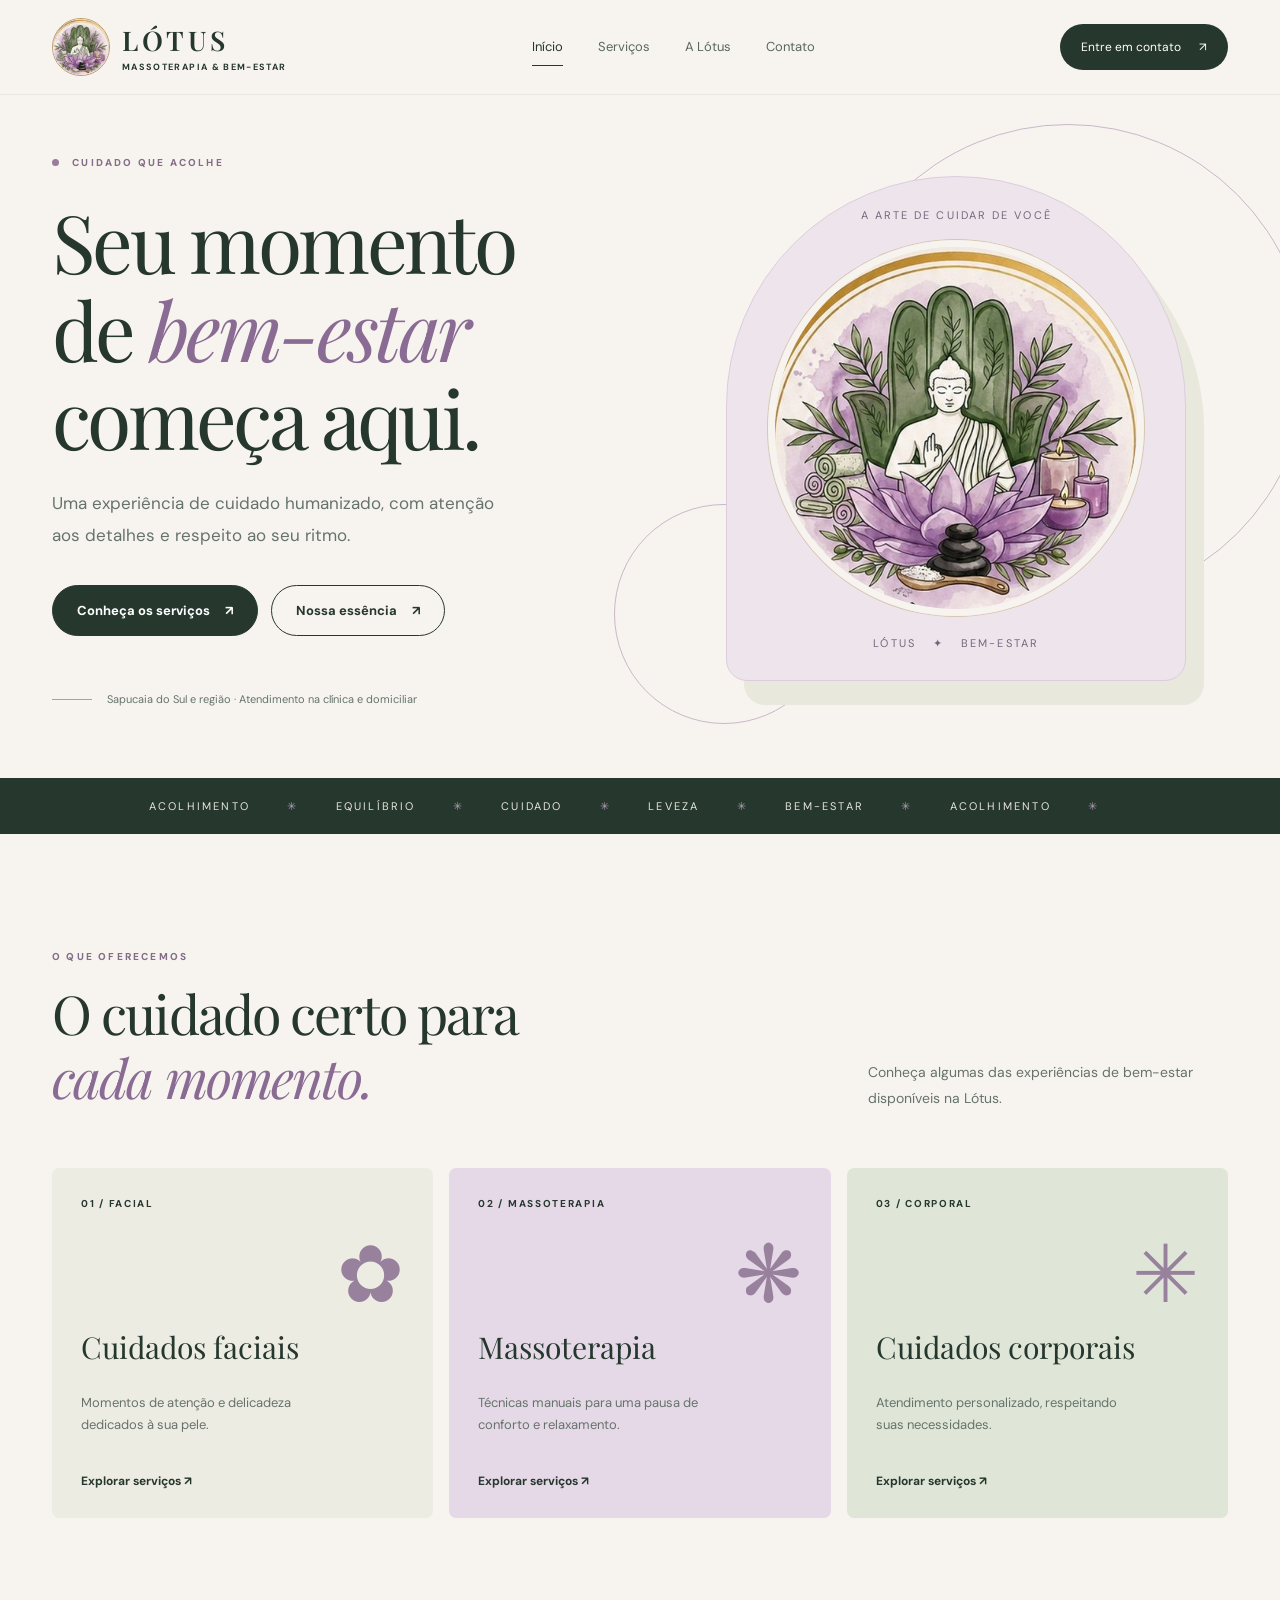
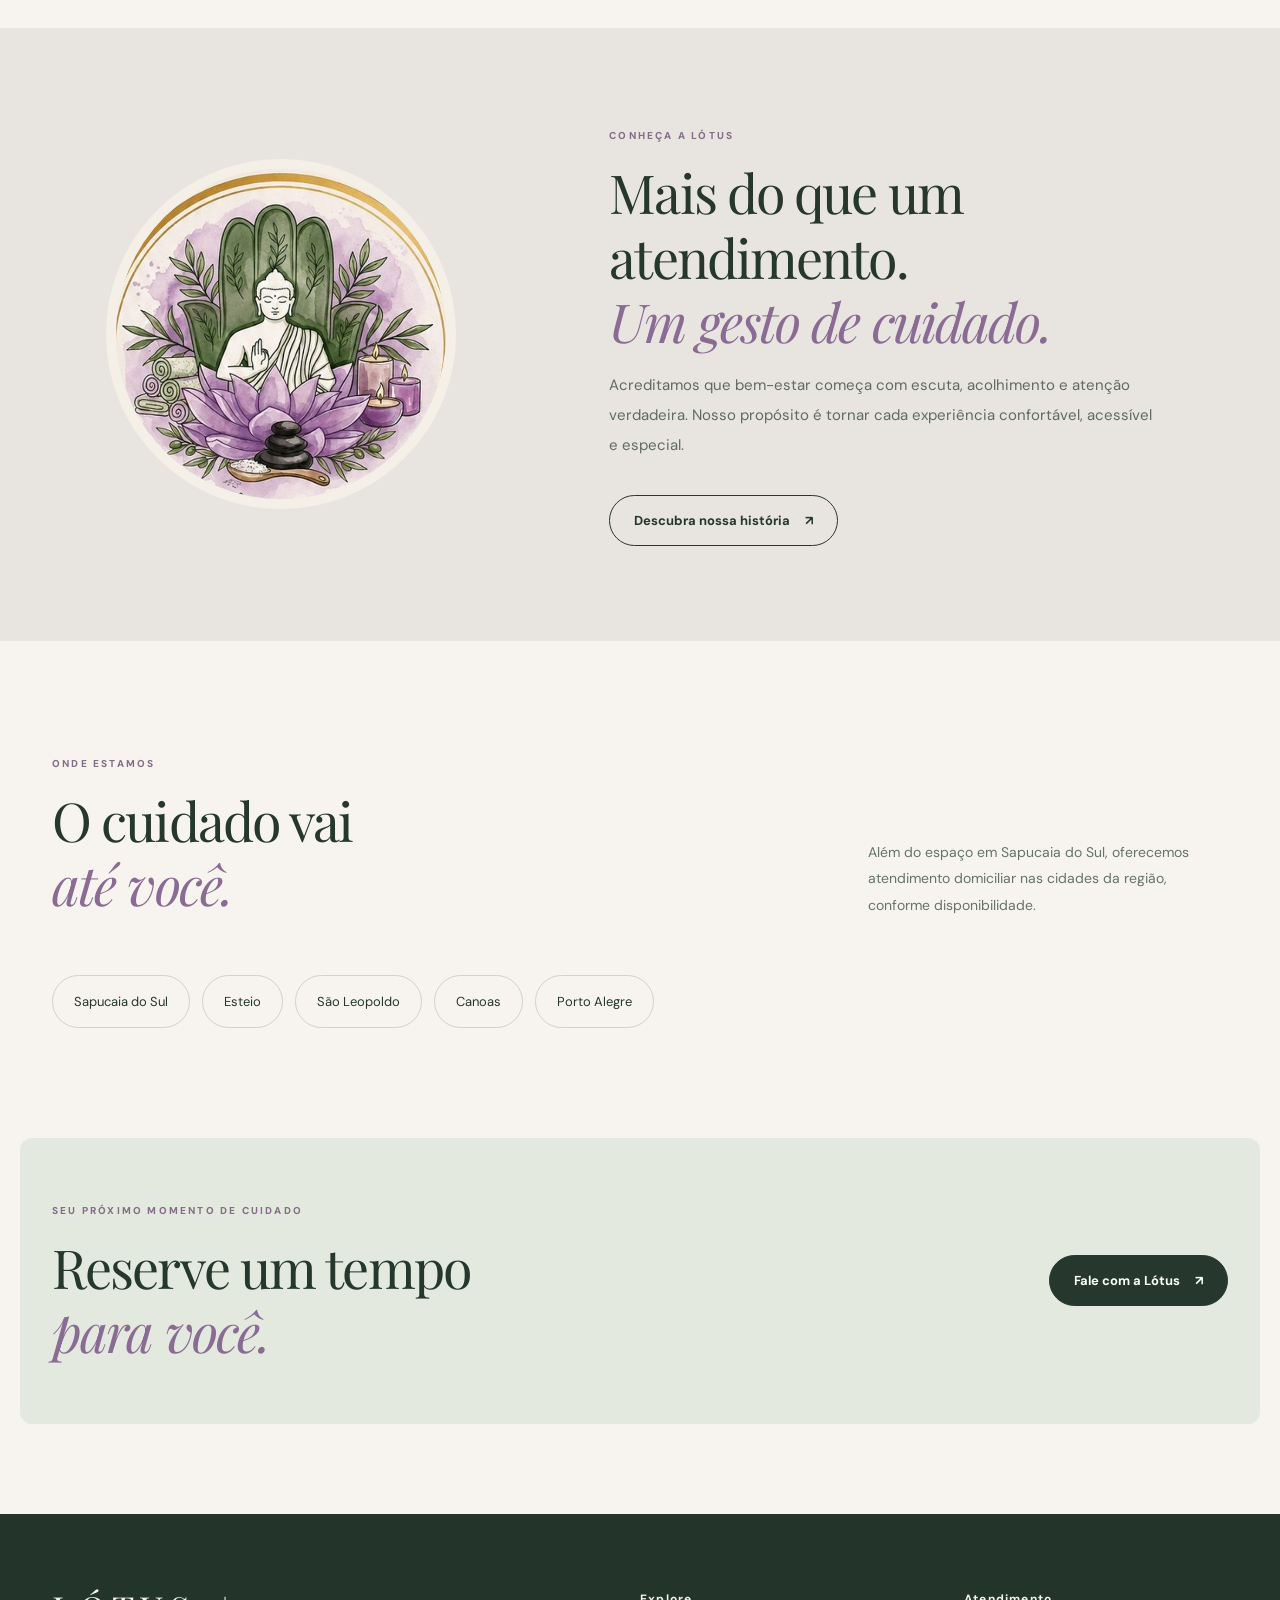
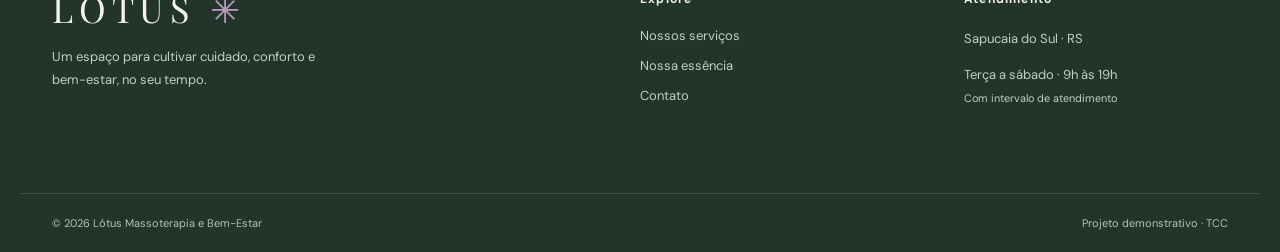
==== index.html @ 769c7c05 "Add files via upload" ====
<!doctype html><html lang="pt-BR"><head><meta charset="utf-8"><meta name="viewport" content="width=device-width, initial-scale=1"><meta name="theme-color" content="#f7f4f0"><meta name="description" content="Lótus Massoterapia e Bem-Estar. Cuidados faciais, corporais e massoterapia em Sapucaia do Sul e região."><title>Início | Lótus Massoterapia e Bem-Estar</title><link rel="stylesheet" href="assets/style.css"></head><body data-page="index"><header class="header"><div class="shell head"><a class="brand" href="index.html" aria-label="Lótus, página inicial"><span class="brand-icon"><img src="assets/logo.jpg" alt="Símbolo da Lótus"></span><span class="brand-text"><strong>LÓTUS</strong><small>MASSOTERAPIA & BEM-ESTAR</small></span></a><nav class="nav" aria-label="Navegação principal"><a href="index.html" data-page="index">Início</a><a href="servicos.html" data-page="servicos">Serviços</a><a href="sobre.html" data-page="sobre">A Lótus</a><a href="contato.html" data-page="contato">Contato</a></nav><a class="head-cta" href="contato.html">Entre em contato <span>↗</span></a><button class="menu-toggle" aria-label="Abrir menu" aria-expanded="false">☰</button></div></header><main><section class="hero"><div class="shell hero-grid"><div class="hero-copy"><span class="eyebrow"><span class="tiny-dot"></span> CUIDADO QUE ACOLHE</span><h1>Seu momento<br>de <em>bem-estar</em><br>começa aqui.</h1><p>Uma experiência de cuidado humanizado, com atenção aos detalhes e respeito ao seu ritmo.</p><div class="actions"><a class="btn btn-main" href="servicos.html">Conheça os serviços <span>↗</span></a><a class="btn btn-outline" href="sobre.html">Nossa essência <span>↗</span></a></div><div class="hero-note"><span class="note-line"></span> Sapucaia do Sul e região · Atendimento na clínica e domiciliar</div></div><div class="hero-art"><div class="hero-art-inner"><span class="art-label">A arte de cuidar de você</span><img src="assets/logo.jpg" alt="Ilustração original da marca Lótus com flor, folhas e elementos de bem-estar"><span class="art-bottom">LÓTUS <i>✦</i> BEM-ESTAR</span></div><span class="orbit orbit-a"></span><span class="orbit orbit-b"></span></div></div></section><section class="marquee" aria-label="Valores"><div>ACOLHIMENTO <span>✳</span> EQUILÍBRIO <span>✳</span> CUIDADO <span>✳</span> LEVEZA <span>✳</span> BEM-ESTAR <span>✳</span> ACOLHIMENTO <span>✳</span></div></section><section class="section shell"><div class="section-heading"><div><span class="eyebrow">O QUE OFERECEMOS</span><h2>O cuidado certo para<br><em>cada momento.</em></h2></div><p>Conheça algumas das experiências de bem-estar disponíveis na Lótus.</p></div><div class="feature-grid"><a href="servicos.html" class="feature-card"><span class="feature-num">01 / FACIAL</span><div class="feature-symbol">✿</div><h3>Cuidados faciais</h3><p>Momentos de atenção e delicadeza dedicados à sua pele.</p><span class="feature-link">Explorar serviços ↗</span></a><a href="servicos.html" class="feature-card featured"><span class="feature-num">02 / MASSOTERAPIA</span><div class="feature-symbol">❋</div><h3>Massoterapia</h3><p>Técnicas manuais para uma pausa de conforto e relaxamento.</p><span class="feature-link">Explorar serviços ↗</span></a><a href="servicos.html" class="feature-card"><span class="feature-num">03 / CORPORAL</span><div class="feature-symbol">✳</div><h3>Cuidados corporais</h3><p>Atendimento personalizado, respeitando suas necessidades.</p><span class="feature-link">Explorar serviços ↗</span></a></div></section><section class="statement"><div class="shell statement-grid"><div class="statement-medallion"><img src="assets/logo.jpg" alt="Identidade visual Lótus"></div><div><span class="eyebrow">CONHEÇA A LÓTUS</span><h2>Mais do que um atendimento.<br><em>Um gesto de cuidado.</em></h2><p>Acreditamos que bem-estar começa com escuta, acolhimento e atenção verdadeira. Nosso propósito é tornar cada experiência confortável, acessível e especial.</p><a class="btn btn-outline" href="sobre.html">Descubra nossa história <span>↗</span></a></div></div></section><section class="section shell"><div class="section-heading"><div><span class="eyebrow">ONDE ESTAMOS</span><h2>O cuidado vai<br><em>até você.</em></h2></div><p>Além do espaço em Sapucaia do Sul, oferecemos atendimento domiciliar nas cidades da região, conforme disponibilidade.</p></div><div class="city-row"><span>Sapucaia do Sul</span><span>Esteio</span><span>São Leopoldo</span><span>Canoas</span><span>Porto Alegre</span></div></section><section class="cta-section shell"><div><span class="eyebrow">SEU PRÓXIMO MOMENTO DE CUIDADO</span><h2>Reserve um tempo<br><em>para você.</em></h2></div><a class="btn btn-main" href="contato.html">Fale com a Lótus <span>↗</span></a></section></main><footer class="footer"><div class="shell foot-grid"><div><div class="foot-logo">LÓTUS <span>✳</span></div><p>Um espaço para cultivar cuidado, conforto e bem-estar, no seu tempo.</p></div><div><strong>Explore</strong><a href="servicos.html">Nossos serviços</a><a href="sobre.html">Nossa essência</a><a href="contato.html">Contato</a></div><div><strong>Atendimento</strong><p>Sapucaia do Sul · RS</p><p>Terça a sábado · 9h às 19h<br><small>Com intervalo de atendimento</small></p></div></div><div class="shell foot-bottom"><span>© 2026 Lótus Massoterapia e Bem-Estar</span><span>Projeto demonstrativo · TCC</span></div></footer><script src="assets/script.js"></script></body></html>
---- assets/style.css ----
@import url('https://fonts.googleapis.com/css2?family=DM+Sans:wght@400;500;600;700&family=Manrope:wght@400;500;600;700;800&family=Playfair+Display:ital,wght@0,400;0,500;0,600;1,400;1,500&display=swap');:root{--ink:#26372e;--muted:#65736b;--cream:#f7f4ef;--white:#fffefa;--purple:#8a6b94;--lav:#eae0ed;--sage:#dfe6d8;--line:#e3e3dc}*{box-sizing:border-box}html{scroll-behavior:smooth}body{margin:0;background:var(--cream);color:var(--ink);font-family:'DM Sans',Arial,sans-serif}a{color:inherit;text-decoration:none}button,input,textarea,select{font:inherit}button{cursor:pointer}.shell{max-width:1240px;margin:auto;padding-left:32px;padding-right:32px}.header{position:sticky;top:0;z-index:10;background:#f7f4efed;backdrop-filter:blur(18px);border-bottom:1px solid #d6dcd47a}.head{height:94px;display:flex;align-items:center;justify-content:space-between;gap:22px}.brand{display:flex;align-items:center;gap:12px}.brand-icon{width:58px;height:58px;border-radius:50%;overflow:hidden;border:1px solid #bd9c72;background:#fff}.brand-icon img{width:100%;height:100%;object-fit:cover}.brand-text{display:flex;flex-direction:column;gap:3px}.brand-text strong{font:600 27px 'Playfair Display',serif;letter-spacing:.13em}.brand-text small{font-size:9px;letter-spacing:.15em;font-weight:700}.nav{display:flex;gap:35px}.nav a{font-size:13px;color:#58685d;padding:10px 0;border-bottom:1px solid transparent}.nav a.active,.nav a:hover{color:var(--ink);border-color:var(--ink)}.head-cta{font-size:12px;background:var(--ink);color:white;border-radius:100px;padding:15px 21px}.head-cta span,.btn span{margin-left:15px}.menu-toggle{display:none;background:transparent;border:0;font-size:28px}.hero{overflow:hidden}.hero-grid{min-height:665px;display:grid;grid-template-columns:1fr .95fr;align-items:center;gap:60px;padding-top:55px;padding-bottom:70px}.eyebrow{font-size:10px;letter-spacing:.22em;font-weight:800;color:#846d88}.tiny-dot{display:inline-block;width:7px;height:7px;border-radius:50%;background:#9b7c9e;margin-right:9px}.hero h1,.page-intro h1{font:400 clamp(54px,6.3vw,91px)/1.09 'Playfair Display',Georgia,serif;letter-spacing:-.045em;margin:26px 0}.hero h1 em,.page-intro em,h2 em{font-weight:400;color:var(--purple)}.hero-copy>p{font-size:17px;line-height:1.9;color:var(--muted);max-width:450px}.actions{display:flex;gap:13px;flex-wrap:wrap;margin:34px 0}.btn{display:inline-flex;justify-content:space-between;align-items:center;border:1px solid var(--ink);border-radius:100px;padding:16px 24px;font-size:13px;font-weight:700;transition:transform .2s,background .2s}.btn:hover{transform:translateY(-3px)}.btn-main{background:var(--ink);color:white}.btn-outline{background:transparent;color:var(--ink)}.hero-note{display:flex;align-items:center;gap:15px;font-size:11px;line-height:1.5;color:var(--muted);margin-top:55px}.note-line{width:40px;height:1px;background:#9caa9e}.hero-art{position:relative;min-height:520px;display:flex;align-items:center;justify-content:center}.hero-art-inner{position:relative;z-index:2;background:#ede4ec;border:1px solid #ddccde;width:min(100%,460px);height:505px;border-radius:240px 240px 22px 22px;display:flex;flex-direction:column;align-items:center;justify-content:center;box-shadow:18px 24px 0 #e8e8dd}.hero-art-inner img{width:82%;max-width:380px;aspect-ratio:1;object-fit:cover;border-radius:50%;border:7px solid #f7f4ef;box-shadow:0 0 0 1px #d6c7b1}.art-label,.art-bottom{font-size:11px;letter-spacing:.19em;color:#77657c;text-transform:uppercase}.art-label{margin-bottom:18px}.art-bottom{margin-top:20px}.art-bottom i{font-style:normal;margin:0 12px}.orbit{position:absolute;border:1px solid #c8b8ca;border-radius:50%;z-index:1}.orbit-a{width:480px;height:480px;right:-80px;top:-45px}.orbit-b{width:220px;height:220px;left:-70px;bottom:-35px}.marquee{overflow:hidden;background:var(--ink);color:#e7e6d8;padding:21px 0;white-space:nowrap;font-size:11px;letter-spacing:.2em}.marquee div{min-width:max-content;text-align:center}.marquee span{color:#b49fba;margin:0 32px}.section{padding-top:110px;padding-bottom:110px}.section-heading{display:flex;align-items:end;justify-content:space-between;gap:40px;margin-bottom:42px}.section-heading h2,h2{font:400 clamp(37px,4.2vw,60px)/1.2 'Playfair Display',Georgia,serif;letter-spacing:-.035em;margin:16px 0}.section-heading>p{max-width:360px;font-size:14px;line-height:1.9;color:var(--muted)}.feature-grid{display:grid;grid-template-columns:repeat(3,1fr);gap:16px}.feature-card{display:flex;flex-direction:column;min-height:350px;padding:29px;background:#edece3;border-radius:7px;transition:transform .25s}.feature-card:hover,.service-card:hover{transform:translateY(-5px)}.feature-card.featured{background:#e5d9e8}.feature-card:nth-child(3){background:#dfe6d8}.feature-num{font-size:10px;letter-spacing:.17em;font-weight:700}.feature-symbol{font:80px 'Playfair Display',serif;text-align:right;color:#98819d;margin:5px 0 5px}.feature-card h3{font:400 30px 'Playfair Display',serif;margin:0 0 12px}.feature-card p{font-size:13px;color:#66736a;line-height:1.7;max-width:270px}.feature-link{margin-top:auto;font-size:12px;font-weight:700;padding-top:24px}.statement{background:#e8e4df}.statement-grid{display:grid;grid-template-columns:.85fr 1.15fr;align-items:center;gap:100px;padding-top:95px;padding-bottom:95px}.statement-medallion{max-width:350px;aspect-ratio:1;border-radius:50%;overflow:hidden;margin:auto;border:10px solid #f4f0e8}.statement-medallion img,.about-visual img{width:100%;height:100%;object-fit:cover}.statement-grid p,.about-copy>p{font-size:15px;line-height:2;color:#5e6b63;max-width:550px}.statement-grid .btn{margin-top:20px}.city-row{display:flex;gap:12px;flex-wrap:wrap}.city-row span{padding:17px 21px;border:1px solid #cdd4c9;border-radius:100px;font-size:13px}.cta-section{background:#e3e9de;border-radius:12px;padding-top:60px;padding-bottom:60px;display:flex;align-items:center;justify-content:space-between;gap:30px;margin-bottom:90px}.cta-section h2{margin-bottom:0}.footer{background:#23352b;color:#f3f2e9}.foot-grid{display:grid;grid-template-columns:2fr 1fr 1fr;gap:60px;padding-top:70px;padding-bottom:70px}.foot-logo{font:36px 'Playfair Display',serif;letter-spacing:.16em}.foot-logo span{color:#b69cbe}.foot-grid p{color:#c4cec3;font-size:13px;line-height:1.8;max-width:280px}.foot-grid strong{display:block;font-size:12px;letter-spacing:.1em;margin:7px 0 20px}.foot-grid a{display:block;color:#c4cec3;font-size:13px;margin-bottom:13px}.foot-bottom{border-top:1px solid #ffffff24;padding-top:22px;padding-bottom:22px;display:flex;justify-content:space-between;color:#b6c1b5;font-size:11px}.page-intro{padding-top:95px;padding-bottom:62px;border-bottom:1px solid var(--line)}.page-intro h1{max-width:950px;margin:20px 0}.page-intro>p{font-size:16px;line-height:1.9;max-width:670px;color:var(--muted)}.service-section{padding-top:50px}.filters{display:flex;gap:8px;flex-wrap:wrap;margin-bottom:30px}.filter{border:1px solid #d3d8d0;border-radius:50px;padding:12px 19px;background:transparent;color:var(--ink);font-size:12px}.filter.active,.filter:hover{background:var(--ink);color:white}.services-grid{display:grid;grid-template-columns:repeat(3,1fr);gap:16px}.service-card{background:#fffefa;border:1px solid #e7e7df;min-height:280px;border-radius:8px;padding:28px;display:flex;flex-direction:column;transition:transform .2s}.service-card[hidden]{display:none}.service-top{display:flex;justify-content:space-between;align-items:center;color:#917697;font-size:10px;letter-spacing:.13em;text-transform:uppercase}.service-star{font-size:28px;color:#c7b0ca}.service-card h3{font:400 27px/1.2 'Playfair Display',serif;margin:26px 0 12px}.service-card p{color:var(--muted);font-size:13px;line-height:1.8;margin:0}.service-card a{font-size:12px;font-weight:700;margin-top:auto;padding-top:28px}.service-card a span{float:right}.service-disclaimer{color:var(--muted);font-size:12px;line-height:1.8;margin-top:30px}.about-grid{display:grid;grid-template-columns:.9fr 1.1fr;gap:85px}.about-visual{background:#e8dce9;border-radius:230px 230px 8px 8px;padding:50px 45px 35px;display:flex;align-items:center;justify-content:center;flex-direction:column;max-height:650px}.about-visual img{height:auto;aspect-ratio:1;border-radius:50%;border:7px solid white}.about-visual span{font:italic 22px 'Playfair Display',serif;margin-top:40px}.about-line{border-top:1px solid #d6ddd2;display:flex;gap:23px;padding:21px 0}.about-line strong{color:#977b9d}.about-line b{font-size:15px}.about-line p{color:var(--muted);font-size:13px;line-height:1.7;margin:6px 0 0}.quote{text-align:center;padding-top:95px;padding-bottom:95px}.quote h2{max-width:890px;margin:30px auto}.contact-grid{display:grid;grid-template-columns:1fr 1fr;gap:95px}.contact-info>p{color:var(--muted);line-height:1.9;font-size:14px}.contact-line{border-top:1px solid #d9ddd4;padding:26px 0;display:flex;gap:20px}.contact-line>span{font-size:24px;color:#8b6f92}.contact-line small{display:block;font-size:10px;letter-spacing:.16em;color:#89758d;margin-bottom:9px}.contact-line a,.contact-line strong{font-size:16px;overflow-wrap:anywhere}.contact-line p{font-size:13px;color:var(--muted);line-height:1.7}.contact-form{background:white;padding:44px;border:1px solid var(--line);border-radius:9px;display:flex;flex-direction:column;align-self:start}.contact-form h3{font:400 33px 'Playfair Display',serif;margin:12px 0 24px}.contact-form label{font-size:12px;font-weight:700;margin:12px 0 8px}.contact-form input,.contact-form select,.contact-form textarea{width:100%;border:1px solid #d8ded7;border-radius:5px;padding:15px;background:#fbfbf7;color:var(--ink);outline-color:#95739a}.contact-form .btn{margin-top:25px}.form-note{font-size:11px;line-height:1.7;color:var(--muted)}@media(max-width:920px){.head{height:80px}.nav{display:none;position:absolute;top:80px;left:0;right:0;background:var(--cream);padding:24px 32px;border-bottom:1px solid var(--line);flex-direction:column;gap:14px}.nav.open{display:flex}.menu-toggle{display:block}.head-cta{margin-left:auto}.hero-grid{gap:20px}.hero-art-inner{height:400px}.hero-art{min-height:420px}.orbit{display:none}.statement-grid{gap:40px}.about-grid,.contact-grid{gap:35px}}@media(max-width:680px){.shell{padding-left:20px;padding-right:20px}.head-cta{display:none}.brand-icon{width:48px;height:48px}.brand-text strong{font-size:23px}.brand-text small{font-size:8px}.hero-grid{grid-template-columns:1fr;padding-top:45px;gap:30px}.hero h1{font-size:57px}.hero-art{min-height:380px}.hero-art-inner{width:330px;height:375px}.hero-note{margin-top:35px}.section{padding-top:70px;padding-bottom:70px}.section-heading{display:block}.feature-grid,.services-grid,.statement-grid,.about-grid,.contact-grid,.foot-grid{grid-template-columns:1fr}.feature-card{min-height:270px}.statement-grid{padding-top:70px;padding-bottom:70px}.statement-medallion{max-width:250px}.cta-section{display:block;margin-bottom:45px}.cta-section .btn{margin-top:18px}.foot-grid{gap:30px}.foot-bottom{gap:15px;flex-wrap:wrap}.page-intro{padding-top:60px;padding-bottom:40px}.page-intro h1{font-size:53px}.contact-form{padding:25px}.about-visual{max-width:400px}.city-row span{font-size:12px}}@media(prefers-reduced-motion:reduce){*{scroll-behavior:auto!important;transition:none!important}}
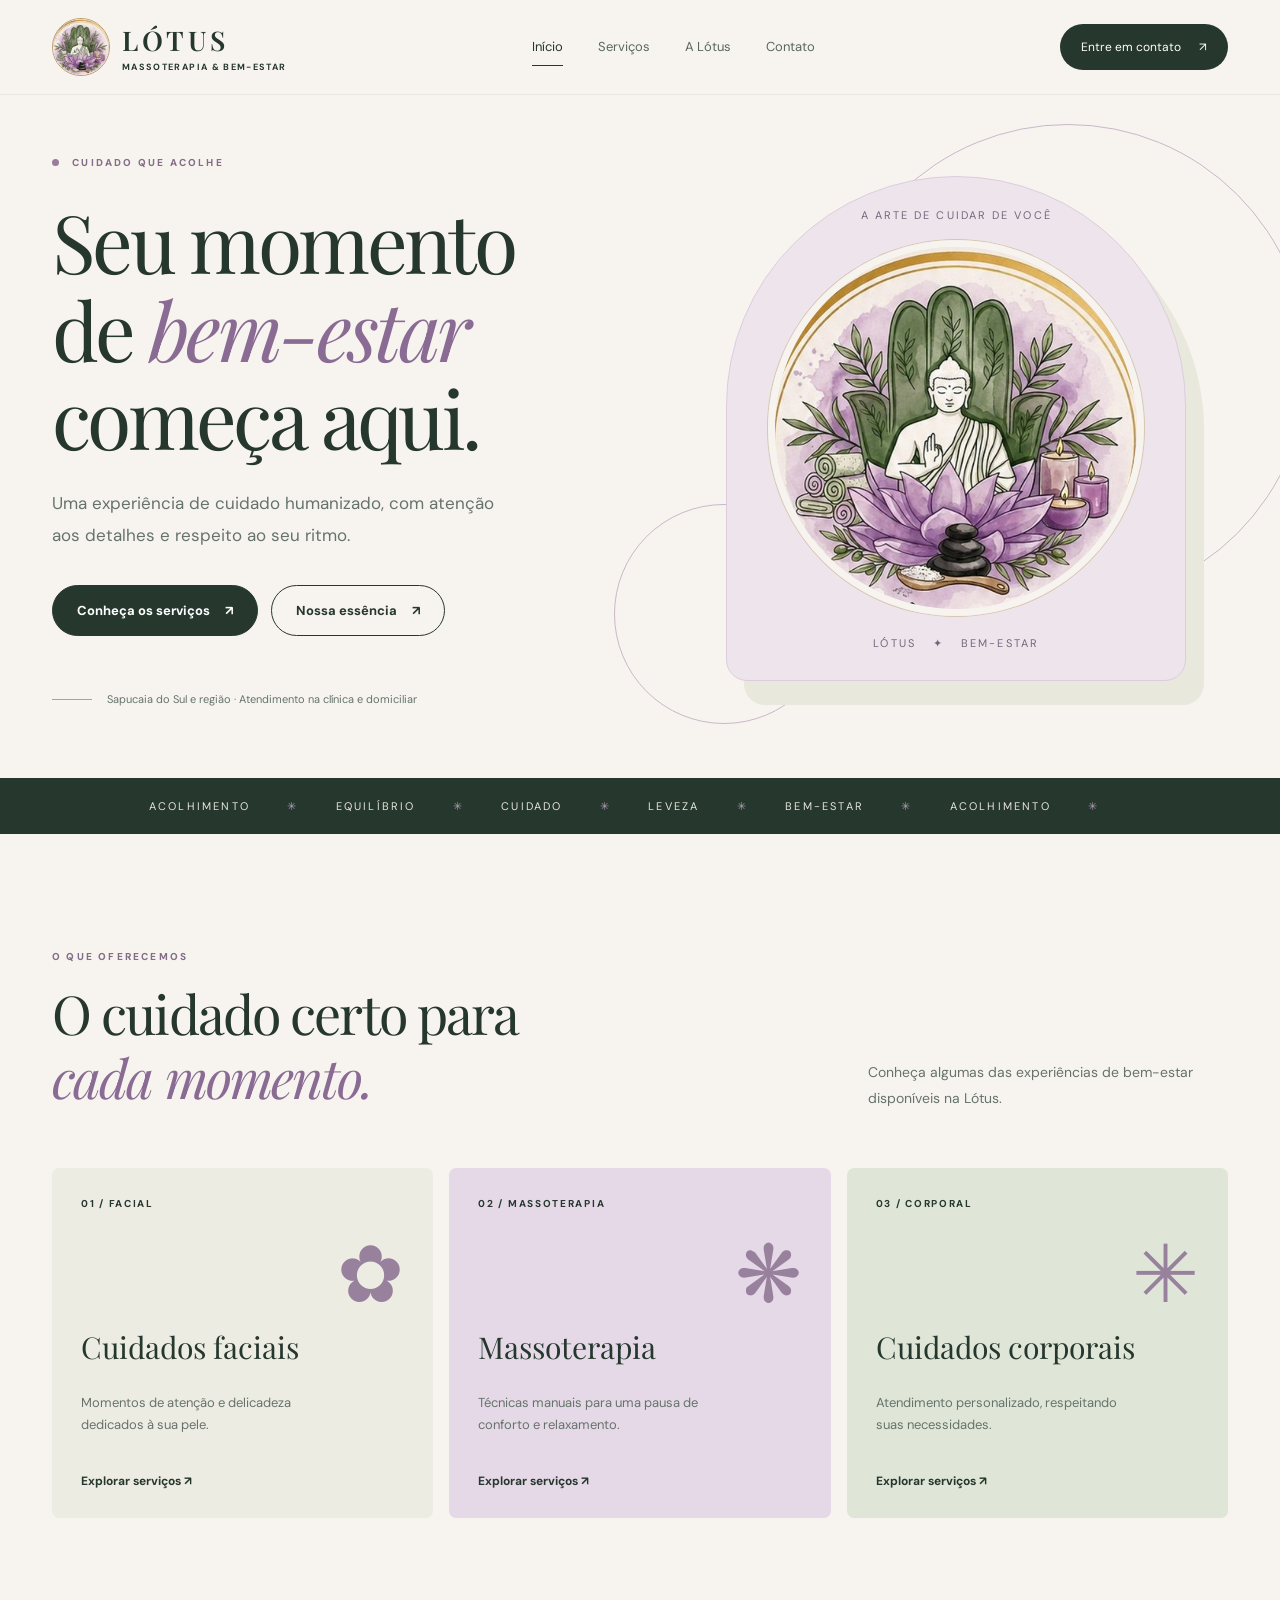
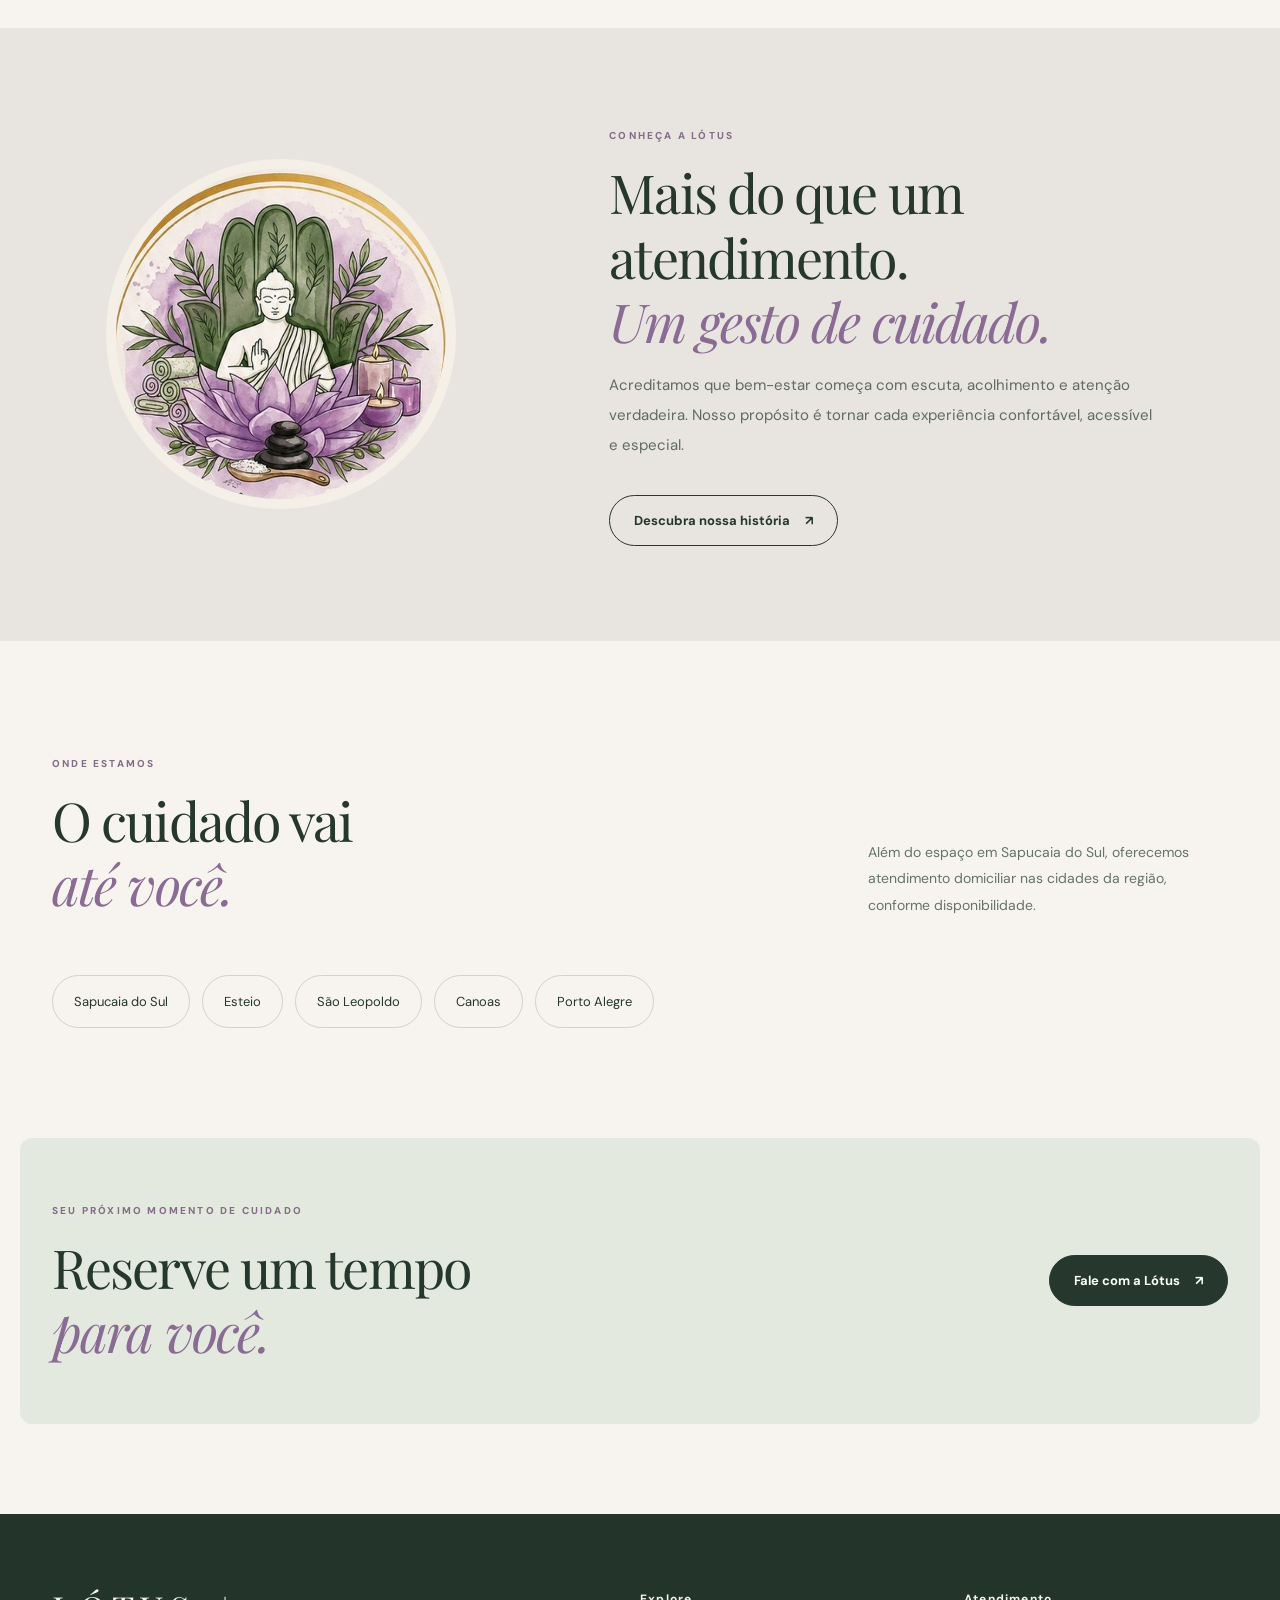
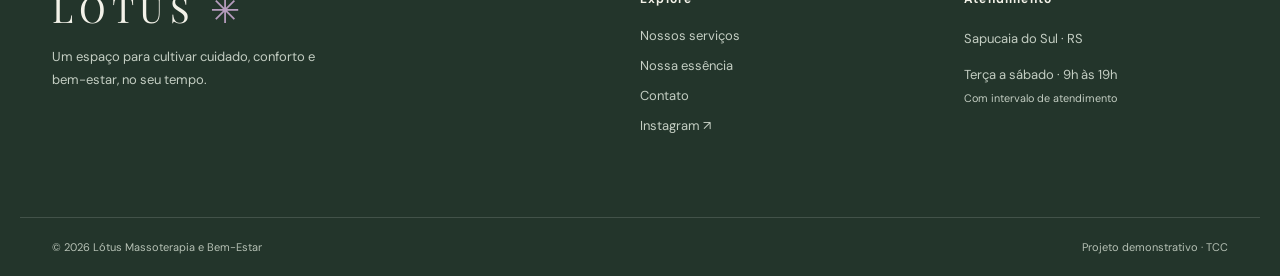
==== commit a2e0f9bb: "Add files via upload" ====
--- a/index.html
+++ b/index.html
@@ -1 +1 @@
-<!doctype html><html lang="pt-BR"><head><meta charset="utf-8"><meta name="viewport" content="width=device-width, initial-scale=1"><meta name="theme-color" content="#f7f4f0"><meta name="description" content="Lótus Massoterapia e Bem-Estar. Cuidados faciais, corporais e massoterapia em Sapucaia do Sul e região."><title>Início | Lótus Massoterapia e Bem-Estar</title><link rel="stylesheet" href="assets/style.css"></head><body data-page="index"><header class="header"><div class="shell head"><a class="brand" href="index.html" aria-label="Lótus, página inicial"><span class="brand-icon"><img src="assets/logo.jpg" alt="Símbolo da Lótus"></span><span class="brand-text"><strong>LÓTUS</strong><small>MASSOTERAPIA & BEM-ESTAR</small></span></a><nav class="nav" aria-label="Navegação principal"><a href="index.html" data-page="index">Início</a><a href="servicos.html" data-page="servicos">Serviços</a><a href="sobre.html" data-page="sobre">A Lótus</a><a href="contato.html" data-page="contato">Contato</a></nav><a class="head-cta" href="contato.html">Entre em contato <span>↗</span></a><button class="menu-toggle" aria-label="Abrir menu" aria-expanded="false">☰</button></div></header><main><section class="hero"><div class="shell hero-grid"><div class="hero-copy"><span class="eyebrow"><span class="tiny-dot"></span> CUIDADO QUE ACOLHE</span><h1>Seu momento<br>de <em>bem-estar</em><br>começa aqui.</h1><p>Uma experiência de cuidado humanizado, com atenção aos detalhes e respeito ao seu ritmo.</p><div class="actions"><a class="btn btn-main" href="servicos.html">Conheça os serviços <span>↗</span></a><a class="btn btn-outline" href="sobre.html">Nossa essência <span>↗</span></a></div><div class="hero-note"><span class="note-line"></span> Sapucaia do Sul e região · Atendimento na clínica e domiciliar</div></div><div class="hero-art"><div class="hero-art-inner"><span class="art-label">A arte de cuidar de você</span><img src="assets/logo.jpg" alt="Ilustração original da marca Lótus com flor, folhas e elementos de bem-estar"><span class="art-bottom">LÓTUS <i>✦</i> BEM-ESTAR</span></div><span class="orbit orbit-a"></span><span class="orbit orbit-b"></span></div></div></section><section class="marquee" aria-label="Valores"><div>ACOLHIMENTO <span>✳</span> EQUILÍBRIO <span>✳</span> CUIDADO <span>✳</span> LEVEZA <span>✳</span> BEM-ESTAR <span>✳</span> ACOLHIMENTO <span>✳</span></div></section><section class="section shell"><div class="section-heading"><div><span class="eyebrow">O QUE OFERECEMOS</span><h2>O cuidado certo para<br><em>cada momento.</em></h2></div><p>Conheça algumas das experiências de bem-estar disponíveis na Lótus.</p></div><div class="feature-grid"><a href="servicos.html" class="feature-card"><span class="feature-num">01 / FACIAL</span><div class="feature-symbol">✿</div><h3>Cuidados faciais</h3><p>Momentos de atenção e delicadeza dedicados à sua pele.</p><span class="feature-link">Explorar serviços ↗</span></a><a href="servicos.html" class="feature-card featured"><span class="feature-num">02 / MASSOTERAPIA</span><div class="feature-symbol">❋</div><h3>Massoterapia</h3><p>Técnicas manuais para uma pausa de conforto e relaxamento.</p><span class="feature-link">Explorar serviços ↗</span></a><a href="servicos.html" class="feature-card"><span class="feature-num">03 / CORPORAL</span><div class="feature-symbol">✳</div><h3>Cuidados corporais</h3><p>Atendimento personalizado, respeitando suas necessidades.</p><span class="feature-link">Explorar serviços ↗</span></a></div></section><section class="statement"><div class="shell statement-grid"><div class="statement-medallion"><img src="assets/logo.jpg" alt="Identidade visual Lótus"></div><div><span class="eyebrow">CONHEÇA A LÓTUS</span><h2>Mais do que um atendimento.<br><em>Um gesto de cuidado.</em></h2><p>Acreditamos que bem-estar começa com escuta, acolhimento e atenção verdadeira. Nosso propósito é tornar cada experiência confortável, acessível e especial.</p><a class="btn btn-outline" href="sobre.html">Descubra nossa história <span>↗</span></a></div></div></section><section class="section shell"><div class="section-heading"><div><span class="eyebrow">ONDE ESTAMOS</span><h2>O cuidado vai<br><em>até você.</em></h2></div><p>Além do espaço em Sapucaia do Sul, oferecemos atendimento domiciliar nas cidades da região, conforme disponibilidade.</p></div><div class="city-row"><span>Sapucaia do Sul</span><span>Esteio</span><span>São Leopoldo</span><span>Canoas</span><span>Porto Alegre</span></div></section><section class="cta-section shell"><div><span class="eyebrow">SEU PRÓXIMO MOMENTO DE CUIDADO</span><h2>Reserve um tempo<br><em>para você.</em></h2></div><a class="btn btn-main" href="contato.html">Fale com a Lótus <span>↗</span></a></section></main><footer class="footer"><div class="shell foot-grid"><div><div class="foot-logo">LÓTUS <span>✳</span></div><p>Um espaço para cultivar cuidado, conforto e bem-estar, no seu tempo.</p></div><div><strong>Explore</strong><a href="servicos.html">Nossos serviços</a><a href="sobre.html">Nossa essência</a><a href="contato.html">Contato</a></div><div><strong>Atendimento</strong><p>Sapucaia do Sul · RS</p><p>Terça a sábado · 9h às 19h<br><small>Com intervalo de atendimento</small></p></div></div><div class="shell foot-bottom"><span>© 2026 Lótus Massoterapia e Bem-Estar</span><span>Projeto demonstrativo · TCC</span></div></footer><script src="assets/script.js"></script></body></html>+<!doctype html><html lang="pt-BR"><head><meta charset="utf-8"><meta name="viewport" content="width=device-width, initial-scale=1"><meta name="theme-color" content="#f7f4f0"><meta name="description" content="Lótus Massoterapia e Bem-Estar. Cuidados faciais, corporais e massoterapia em Sapucaia do Sul e região."><title>Início | Lótus Massoterapia e Bem-Estar</title><link rel="stylesheet" href="assets/style.css"></head><body data-page="index"><header class="header"><div class="shell head"><a class="brand" href="index.html" aria-label="Lótus, página inicial"><span class="brand-icon"><img src="assets/logo.jpg" alt="Símbolo da Lótus"></span><span class="brand-text"><strong>LÓTUS</strong><small>MASSOTERAPIA & BEM-ESTAR</small></span></a><nav class="nav" id="site-navigation" aria-label="Navegação principal"><a href="index.html" data-page="index">Início</a><a href="servicos.html" data-page="servicos">Serviços</a><a href="sobre.html" data-page="sobre">A Lótus</a><a href="contato.html" data-page="contato">Contato</a></nav><a class="head-cta" href="contato.html">Entre em contato <span>↗</span></a><button class="menu-toggle" type="button" aria-controls="site-navigation" aria-label="Abrir menu" aria-expanded="false">☰</button></div></header><main><section class="hero"><div class="shell hero-grid"><div class="hero-copy"><span class="eyebrow"><span class="tiny-dot"></span> CUIDADO QUE ACOLHE</span><h1>Seu momento<br>de <em>bem-estar</em><br>começa aqui.</h1><p>Uma experiência de cuidado humanizado, com atenção aos detalhes e respeito ao seu ritmo.</p><div class="actions"><a class="btn btn-main" href="servicos.html">Conheça os serviços <span>↗</span></a><a class="btn btn-outline" href="sobre.html">Nossa essência <span>↗</span></a></div><div class="hero-note"><span class="note-line"></span> Sapucaia do Sul e região · Atendimento na clínica e domiciliar</div></div><div class="hero-art"><div class="hero-art-inner"><span class="art-label">A arte de cuidar de você</span><img src="assets/logo.jpg" alt="Ilustração original da marca Lótus com flor, folhas e elementos de bem-estar"><span class="art-bottom">LÓTUS <i>✦</i> BEM-ESTAR</span></div><span class="orbit orbit-a"></span><span class="orbit orbit-b"></span></div></div></section><section class="marquee" aria-label="Valores"><div>ACOLHIMENTO <span>✳</span> EQUILÍBRIO <span>✳</span> CUIDADO <span>✳</span> LEVEZA <span>✳</span> BEM-ESTAR <span>✳</span> ACOLHIMENTO <span>✳</span></div></section><section class="section shell"><div class="section-heading"><div><span class="eyebrow">O QUE OFERECEMOS</span><h2>O cuidado certo para<br><em>cada momento.</em></h2></div><p>Conheça algumas das experiências de bem-estar disponíveis na Lótus.</p></div><div class="feature-grid"><a href="servicos.html" class="feature-card"><span class="feature-num">01 / FACIAL</span><div class="feature-symbol">✿</div><h3>Cuidados faciais</h3><p>Momentos de atenção e delicadeza dedicados à sua pele.</p><span class="feature-link">Explorar serviços ↗</span></a><a href="servicos.html" class="feature-card featured"><span class="feature-num">02 / MASSOTERAPIA</span><div class="feature-symbol">❋</div><h3>Massoterapia</h3><p>Técnicas manuais para uma pausa de conforto e relaxamento.</p><span class="feature-link">Explorar serviços ↗</span></a><a href="servicos.html" class="feature-card"><span class="feature-num">03 / CORPORAL</span><div class="feature-symbol">✳</div><h3>Cuidados corporais</h3><p>Atendimento personalizado, respeitando suas necessidades.</p><span class="feature-link">Explorar serviços ↗</span></a></div></section><section class="statement"><div class="shell statement-grid"><div class="statement-medallion"><img src="assets/logo.jpg" alt="Identidade visual Lótus"></div><div><span class="eyebrow">CONHEÇA A LÓTUS</span><h2>Mais do que um atendimento.<br><em>Um gesto de cuidado.</em></h2><p>Acreditamos que bem-estar começa com escuta, acolhimento e atenção verdadeira. Nosso propósito é tornar cada experiência confortável, acessível e especial.</p><a class="btn btn-outline" href="sobre.html">Descubra nossa história <span>↗</span></a></div></div></section><section class="section shell"><div class="section-heading"><div><span class="eyebrow">ONDE ESTAMOS</span><h2>O cuidado vai<br><em>até você.</em></h2></div><p>Além do espaço em Sapucaia do Sul, oferecemos atendimento domiciliar nas cidades da região, conforme disponibilidade.</p></div><div class="city-row"><span>Sapucaia do Sul</span><span>Esteio</span><span>São Leopoldo</span><span>Canoas</span><span>Porto Alegre</span></div></section><section class="cta-section shell"><div><span class="eyebrow">SEU PRÓXIMO MOMENTO DE CUIDADO</span><h2>Reserve um tempo<br><em>para você.</em></h2></div><a class="btn btn-main" href="contato.html">Fale com a Lótus <span>↗</span></a></section></main><footer class="footer"><div class="shell foot-grid"><div><div class="foot-logo">LÓTUS <span>✳</span></div><p>Um espaço para cultivar cuidado, conforto e bem-estar, no seu tempo.</p></div><div><strong>Explore</strong><a href="servicos.html">Nossos serviços</a><a href="sobre.html">Nossa essência</a><a href="contato.html">Contato</a><a class="footer-social" href="https://www.instagram.com/lotus_massoterapia__/" target="_blank" rel="noopener noreferrer" aria-label="Instagram oficial da Lótus, abrir em nova aba">Instagram ↗</a></div><div><strong>Atendimento</strong><p>Sapucaia do Sul · RS</p><p>Terça a sábado · 9h às 19h<br><small>Com intervalo de atendimento</small></p></div></div><div class="shell foot-bottom"><span>© 2026 Lótus Massoterapia e Bem-Estar</span><span>Projeto demonstrativo · TCC</span></div></footer><script src="assets/script.js"></script></body></html>
--- a/assets/style.css
+++ b/assets/style.css
@@ -1 +1,169 @@
-@import url('https://fonts.googleapis.com/css2?family=DM+Sans:wght@400;500;600;700&family=Manrope:wght@400;500;600;700;800&family=Playfair+Display:ital,wght@0,400;0,500;0,600;1,400;1,500&display=swap');:root{--ink:#26372e;--muted:#65736b;--cream:#f7f4ef;--white:#fffefa;--purple:#8a6b94;--lav:#eae0ed;--sage:#dfe6d8;--line:#e3e3dc}*{box-sizing:border-box}html{scroll-behavior:smooth}body{margin:0;background:var(--cream);color:var(--ink);font-family:'DM Sans',Arial,sans-serif}a{color:inherit;text-decoration:none}button,input,textarea,select{font:inherit}button{cursor:pointer}.shell{max-width:1240px;margin:auto;padding-left:32px;padding-right:32px}.header{position:sticky;top:0;z-index:10;background:#f7f4efed;backdrop-filter:blur(18px);border-bottom:1px solid #d6dcd47a}.head{height:94px;display:flex;align-items:center;justify-content:space-between;gap:22px}.brand{display:flex;align-items:center;gap:12px}.brand-icon{width:58px;height:58px;border-radius:50%;overflow:hidden;border:1px solid #bd9c72;background:#fff}.brand-icon img{width:100%;height:100%;object-fit:cover}.brand-text{display:flex;flex-direction:column;gap:3px}.brand-text strong{font:600 27px 'Playfair Display',serif;letter-spacing:.13em}.brand-text small{font-size:9px;letter-spacing:.15em;font-weight:700}.nav{display:flex;gap:35px}.nav a{font-size:13px;color:#58685d;padding:10px 0;border-bottom:1px solid transparent}.nav a.active,.nav a:hover{color:var(--ink);border-color:var(--ink)}.head-cta{font-size:12px;background:var(--ink);color:white;border-radius:100px;padding:15px 21px}.head-cta span,.btn span{margin-left:15px}.menu-toggle{display:none;background:transparent;border:0;font-size:28px}.hero{overflow:hidden}.hero-grid{min-height:665px;display:grid;grid-template-columns:1fr .95fr;align-items:center;gap:60px;padding-top:55px;padding-bottom:70px}.eyebrow{font-size:10px;letter-spacing:.22em;font-weight:800;color:#846d88}.tiny-dot{display:inline-block;width:7px;height:7px;border-radius:50%;background:#9b7c9e;margin-right:9px}.hero h1,.page-intro h1{font:400 clamp(54px,6.3vw,91px)/1.09 'Playfair Display',Georgia,serif;letter-spacing:-.045em;margin:26px 0}.hero h1 em,.page-intro em,h2 em{font-weight:400;color:var(--purple)}.hero-copy>p{font-size:17px;line-height:1.9;color:var(--muted);max-width:450px}.actions{display:flex;gap:13px;flex-wrap:wrap;margin:34px 0}.btn{display:inline-flex;justify-content:space-between;align-items:center;border:1px solid var(--ink);border-radius:100px;padding:16px 24px;font-size:13px;font-weight:700;transition:transform .2s,background .2s}.btn:hover{transform:translateY(-3px)}.btn-main{background:var(--ink);color:white}.btn-outline{background:transparent;color:var(--ink)}.hero-note{display:flex;align-items:center;gap:15px;font-size:11px;line-height:1.5;color:var(--muted);margin-top:55px}.note-line{width:40px;height:1px;background:#9caa9e}.hero-art{position:relative;min-height:520px;display:flex;align-items:center;justify-content:center}.hero-art-inner{position:relative;z-index:2;background:#ede4ec;border:1px solid #ddccde;width:min(100%,460px);height:505px;border-radius:240px 240px 22px 22px;display:flex;flex-direction:column;align-items:center;justify-content:center;box-shadow:18px 24px 0 #e8e8dd}.hero-art-inner img{width:82%;max-width:380px;aspect-ratio:1;object-fit:cover;border-radius:50%;border:7px solid #f7f4ef;box-shadow:0 0 0 1px #d6c7b1}.art-label,.art-bottom{font-size:11px;letter-spacing:.19em;color:#77657c;text-transform:uppercase}.art-label{margin-bottom:18px}.art-bottom{margin-top:20px}.art-bottom i{font-style:normal;margin:0 12px}.orbit{position:absolute;border:1px solid #c8b8ca;border-radius:50%;z-index:1}.orbit-a{width:480px;height:480px;right:-80px;top:-45px}.orbit-b{width:220px;height:220px;left:-70px;bottom:-35px}.marquee{overflow:hidden;background:var(--ink);color:#e7e6d8;padding:21px 0;white-space:nowrap;font-size:11px;letter-spacing:.2em}.marquee div{min-width:max-content;text-align:center}.marquee span{color:#b49fba;margin:0 32px}.section{padding-top:110px;padding-bottom:110px}.section-heading{display:flex;align-items:end;justify-content:space-between;gap:40px;margin-bottom:42px}.section-heading h2,h2{font:400 clamp(37px,4.2vw,60px)/1.2 'Playfair Display',Georgia,serif;letter-spacing:-.035em;margin:16px 0}.section-heading>p{max-width:360px;font-size:14px;line-height:1.9;color:var(--muted)}.feature-grid{display:grid;grid-template-columns:repeat(3,1fr);gap:16px}.feature-card{display:flex;flex-direction:column;min-height:350px;padding:29px;background:#edece3;border-radius:7px;transition:transform .25s}.feature-card:hover,.service-card:hover{transform:translateY(-5px)}.feature-card.featured{background:#e5d9e8}.feature-card:nth-child(3){background:#dfe6d8}.feature-num{font-size:10px;letter-spacing:.17em;font-weight:700}.feature-symbol{font:80px 'Playfair Display',serif;text-align:right;color:#98819d;margin:5px 0 5px}.feature-card h3{font:400 30px 'Playfair Display',serif;margin:0 0 12px}.feature-card p{font-size:13px;color:#66736a;line-height:1.7;max-width:270px}.feature-link{margin-top:auto;font-size:12px;font-weight:700;padding-top:24px}.statement{background:#e8e4df}.statement-grid{display:grid;grid-template-columns:.85fr 1.15fr;align-items:center;gap:100px;padding-top:95px;padding-bottom:95px}.statement-medallion{max-width:350px;aspect-ratio:1;border-radius:50%;overflow:hidden;margin:auto;border:10px solid #f4f0e8}.statement-medallion img,.about-visual img{width:100%;height:100%;object-fit:cover}.statement-grid p,.about-copy>p{font-size:15px;line-height:2;color:#5e6b63;max-width:550px}.statement-grid .btn{margin-top:20px}.city-row{display:flex;gap:12px;flex-wrap:wrap}.city-row span{padding:17px 21px;border:1px solid #cdd4c9;border-radius:100px;font-size:13px}.cta-section{background:#e3e9de;border-radius:12px;padding-top:60px;padding-bottom:60px;display:flex;align-items:center;justify-content:space-between;gap:30px;margin-bottom:90px}.cta-section h2{margin-bottom:0}.footer{background:#23352b;color:#f3f2e9}.foot-grid{display:grid;grid-template-columns:2fr 1fr 1fr;gap:60px;padding-top:70px;padding-bottom:70px}.foot-logo{font:36px 'Playfair Display',serif;letter-spacing:.16em}.foot-logo span{color:#b69cbe}.foot-grid p{color:#c4cec3;font-size:13px;line-height:1.8;max-width:280px}.foot-grid strong{display:block;font-size:12px;letter-spacing:.1em;margin:7px 0 20px}.foot-grid a{display:block;color:#c4cec3;font-size:13px;margin-bottom:13px}.foot-bottom{border-top:1px solid #ffffff24;padding-top:22px;padding-bottom:22px;display:flex;justify-content:space-between;color:#b6c1b5;font-size:11px}.page-intro{padding-top:95px;padding-bottom:62px;border-bottom:1px solid var(--line)}.page-intro h1{max-width:950px;margin:20px 0}.page-intro>p{font-size:16px;line-height:1.9;max-width:670px;color:var(--muted)}.service-section{padding-top:50px}.filters{display:flex;gap:8px;flex-wrap:wrap;margin-bottom:30px}.filter{border:1px solid #d3d8d0;border-radius:50px;padding:12px 19px;background:transparent;color:var(--ink);font-size:12px}.filter.active,.filter:hover{background:var(--ink);color:white}.services-grid{display:grid;grid-template-columns:repeat(3,1fr);gap:16px}.service-card{background:#fffefa;border:1px solid #e7e7df;min-height:280px;border-radius:8px;padding:28px;display:flex;flex-direction:column;transition:transform .2s}.service-card[hidden]{display:none}.service-top{display:flex;justify-content:space-between;align-items:center;color:#917697;font-size:10px;letter-spacing:.13em;text-transform:uppercase}.service-star{font-size:28px;color:#c7b0ca}.service-card h3{font:400 27px/1.2 'Playfair Display',serif;margin:26px 0 12px}.service-card p{color:var(--muted);font-size:13px;line-height:1.8;margin:0}.service-card a{font-size:12px;font-weight:700;margin-top:auto;padding-top:28px}.service-card a span{float:right}.service-disclaimer{color:var(--muted);font-size:12px;line-height:1.8;margin-top:30px}.about-grid{display:grid;grid-template-columns:.9fr 1.1fr;gap:85px}.about-visual{background:#e8dce9;border-radius:230px 230px 8px 8px;padding:50px 45px 35px;display:flex;align-items:center;justify-content:center;flex-direction:column;max-height:650px}.about-visual img{height:auto;aspect-ratio:1;border-radius:50%;border:7px solid white}.about-visual span{font:italic 22px 'Playfair Display',serif;margin-top:40px}.about-line{border-top:1px solid #d6ddd2;display:flex;gap:23px;padding:21px 0}.about-line strong{color:#977b9d}.about-line b{font-size:15px}.about-line p{color:var(--muted);font-size:13px;line-height:1.7;margin:6px 0 0}.quote{text-align:center;padding-top:95px;padding-bottom:95px}.quote h2{max-width:890px;margin:30px auto}.contact-grid{display:grid;grid-template-columns:1fr 1fr;gap:95px}.contact-info>p{color:var(--muted);line-height:1.9;font-size:14px}.contact-line{border-top:1px solid #d9ddd4;padding:26px 0;display:flex;gap:20px}.contact-line>span{font-size:24px;color:#8b6f92}.contact-line small{display:block;font-size:10px;letter-spacing:.16em;color:#89758d;margin-bottom:9px}.contact-line a,.contact-line strong{font-size:16px;overflow-wrap:anywhere}.contact-line p{font-size:13px;color:var(--muted);line-height:1.7}.contact-form{background:white;padding:44px;border:1px solid var(--line);border-radius:9px;display:flex;flex-direction:column;align-self:start}.contact-form h3{font:400 33px 'Playfair Display',serif;margin:12px 0 24px}.contact-form label{font-size:12px;font-weight:700;margin:12px 0 8px}.contact-form input,.contact-form select,.contact-form textarea{width:100%;border:1px solid #d8ded7;border-radius:5px;padding:15px;background:#fbfbf7;color:var(--ink);outline-color:#95739a}.contact-form .btn{margin-top:25px}.form-note{font-size:11px;line-height:1.7;color:var(--muted)}@media(max-width:920px){.head{height:80px}.nav{display:none;position:absolute;top:80px;left:0;right:0;background:var(--cream);padding:24px 32px;border-bottom:1px solid var(--line);flex-direction:column;gap:14px}.nav.open{display:flex}.menu-toggle{display:block}.head-cta{margin-left:auto}.hero-grid{gap:20px}.hero-art-inner{height:400px}.hero-art{min-height:420px}.orbit{display:none}.statement-grid{gap:40px}.about-grid,.contact-grid{gap:35px}}@media(max-width:680px){.shell{padding-left:20px;padding-right:20px}.head-cta{display:none}.brand-icon{width:48px;height:48px}.brand-text strong{font-size:23px}.brand-text small{font-size:8px}.hero-grid{grid-template-columns:1fr;padding-top:45px;gap:30px}.hero h1{font-size:57px}.hero-art{min-height:380px}.hero-art-inner{width:330px;height:375px}.hero-note{margin-top:35px}.section{padding-top:70px;padding-bottom:70px}.section-heading{display:block}.feature-grid,.services-grid,.statement-grid,.about-grid,.contact-grid,.foot-grid{grid-template-columns:1fr}.feature-card{min-height:270px}.statement-grid{padding-top:70px;padding-bottom:70px}.statement-medallion{max-width:250px}.cta-section{display:block;margin-bottom:45px}.cta-section .btn{margin-top:18px}.foot-grid{gap:30px}.foot-bottom{gap:15px;flex-wrap:wrap}.page-intro{padding-top:60px;padding-bottom:40px}.page-intro h1{font-size:53px}.contact-form{padding:25px}.about-visual{max-width:400px}.city-row span{font-size:12px}}@media(prefers-reduced-motion:reduce){*{scroll-behavior:auto!important;transition:none!important}}+@import url('https://fonts.googleapis.com/css2?family=DM+Sans:wght@400;500;600;700&family=Manrope:wght@400;500;600;700;800&family=Playfair+Display:ital,wght@0,400;0,500;0,600;1,400;1,500&display=swap');:root{--ink:#26372e;--muted:#65736b;--cream:#f7f4ef;--white:#fffefa;--purple:#8a6b94;--lav:#eae0ed;--sage:#dfe6d8;--line:#e3e3dc}*{box-sizing:border-box}html{scroll-behavior:smooth}body{margin:0;background:var(--cream);color:var(--ink);font-family:'DM Sans',Arial,sans-serif}a{color:inherit;text-decoration:none}button,input,textarea,select{font:inherit}button{cursor:pointer}.shell{max-width:1240px;margin:auto;padding-left:32px;padding-right:32px}.header{position:sticky;top:0;z-index:10;background:#f7f4efed;backdrop-filter:blur(18px);border-bottom:1px solid #d6dcd47a}.head{height:94px;display:flex;align-items:center;justify-content:space-between;gap:22px}.brand{display:flex;align-items:center;gap:12px}.brand-icon{width:58px;height:58px;border-radius:50%;overflow:hidden;border:1px solid #bd9c72;background:#fff}.brand-icon img{width:100%;height:100%;object-fit:cover}.brand-text{display:flex;flex-direction:column;gap:3px}.brand-text strong{font:600 27px 'Playfair Display',serif;letter-spacing:.13em}.brand-text small{font-size:9px;letter-spacing:.15em;font-weight:700}.nav{display:flex;gap:35px}.nav a{font-size:13px;color:#58685d;padding:10px 0;border-bottom:1px solid transparent}.nav a.active,.nav a:hover{color:var(--ink);border-color:var(--ink)}.head-cta{font-size:12px;background:var(--ink);color:white;border-radius:100px;padding:15px 21px}.head-cta span,.btn span{margin-left:15px}.menu-toggle{display:none;background:transparent;border:0;font-size:28px}.hero{overflow:hidden}.hero-grid{min-height:665px;display:grid;grid-template-columns:1fr .95fr;align-items:center;gap:60px;padding-top:55px;padding-bottom:70px}.eyebrow{font-size:10px;letter-spacing:.22em;font-weight:800;color:#846d88}.tiny-dot{display:inline-block;width:7px;height:7px;border-radius:50%;background:#9b7c9e;margin-right:9px}.hero h1,.page-intro h1{font:400 clamp(54px,6.3vw,91px)/1.09 'Playfair Display',Georgia,serif;letter-spacing:-.045em;margin:26px 0}.hero h1 em,.page-intro em,h2 em{font-weight:400;color:var(--purple)}.hero-copy>p{font-size:17px;line-height:1.9;color:var(--muted);max-width:450px}.actions{display:flex;gap:13px;flex-wrap:wrap;margin:34px 0}.btn{display:inline-flex;justify-content:space-between;align-items:center;border:1px solid var(--ink);border-radius:100px;padding:16px 24px;font-size:13px;font-weight:700;transition:transform .2s,background .2s}.btn:hover{transform:translateY(-3px)}.btn-main{background:var(--ink);color:white}.btn-outline{background:transparent;color:var(--ink)}.hero-note{display:flex;align-items:center;gap:15px;font-size:11px;line-height:1.5;color:var(--muted);margin-top:55px}.note-line{width:40px;height:1px;background:#9caa9e}.hero-art{position:relative;min-height:520px;display:flex;align-items:center;justify-content:center}.hero-art-inner{position:relative;z-index:2;background:#ede4ec;border:1px solid #ddccde;width:min(100%,460px);height:505px;border-radius:240px 240px 22px 22px;display:flex;flex-direction:column;align-items:center;justify-content:center;box-shadow:18px 24px 0 #e8e8dd}.hero-art-inner img{width:82%;max-width:380px;aspect-ratio:1;object-fit:cover;border-radius:50%;border:7px solid #f7f4ef;box-shadow:0 0 0 1px #d6c7b1}.art-label,.art-bottom{font-size:11px;letter-spacing:.19em;color:#77657c;text-transform:uppercase}.art-label{margin-bottom:18px}.art-bottom{margin-top:20px}.art-bottom i{font-style:normal;margin:0 12px}.orbit{position:absolute;border:1px solid #c8b8ca;border-radius:50%;z-index:1}.orbit-a{width:480px;height:480px;right:-80px;top:-45px}.orbit-b{width:220px;height:220px;left:-70px;bottom:-35px}.marquee{overflow:hidden;background:var(--ink);color:#e7e6d8;padding:21px 0;white-space:nowrap;font-size:11px;letter-spacing:.2em}.marquee div{min-width:max-content;text-align:center}.marquee span{color:#b49fba;margin:0 32px}.section{padding-top:110px;padding-bottom:110px}.section-heading{display:flex;align-items:end;justify-content:space-between;gap:40px;margin-bottom:42px}.section-heading h2,h2{font:400 clamp(37px,4.2vw,60px)/1.2 'Playfair Display',Georgia,serif;letter-spacing:-.035em;margin:16px 0}.section-heading>p{max-width:360px;font-size:14px;line-height:1.9;color:var(--muted)}.feature-grid{display:grid;grid-template-columns:repeat(3,1fr);gap:16px}.feature-card{display:flex;flex-direction:column;min-height:350px;padding:29px;background:#edece3;border-radius:7px;transition:transform .25s}.feature-card:hover,.service-card:hover{transform:translateY(-5px)}.feature-card.featured{background:#e5d9e8}.feature-card:nth-child(3){background:#dfe6d8}.feature-num{font-size:10px;letter-spacing:.17em;font-weight:700}.feature-symbol{font:80px 'Playfair Display',serif;text-align:right;color:#98819d;margin:5px 0 5px}.feature-card h3{font:400 30px 'Playfair Display',serif;margin:0 0 12px}.feature-card p{font-size:13px;color:#66736a;line-height:1.7;max-width:270px}.feature-link{margin-top:auto;font-size:12px;font-weight:700;padding-top:24px}.statement{background:#e8e4df}.statement-grid{display:grid;grid-template-columns:.85fr 1.15fr;align-items:center;gap:100px;padding-top:95px;padding-bottom:95px}.statement-medallion{max-width:350px;aspect-ratio:1;border-radius:50%;overflow:hidden;margin:auto;border:10px solid #f4f0e8}.statement-medallion img,.about-visual img{width:100%;height:100%;object-fit:cover}.statement-grid p,.about-copy>p{font-size:15px;line-height:2;color:#5e6b63;max-width:550px}.statement-grid .btn{margin-top:20px}.city-row{display:flex;gap:12px;flex-wrap:wrap}.city-row span{padding:17px 21px;border:1px solid #cdd4c9;border-radius:100px;font-size:13px}.cta-section{background:#e3e9de;border-radius:12px;padding-top:60px;padding-bottom:60px;display:flex;align-items:center;justify-content:space-between;gap:30px;margin-bottom:90px}.cta-section h2{margin-bottom:0}.footer{background:#23352b;color:#f3f2e9}.foot-grid{display:grid;grid-template-columns:2fr 1fr 1fr;gap:60px;padding-top:70px;padding-bottom:70px}.foot-logo{font:36px 'Playfair Display',serif;letter-spacing:.16em}.foot-logo span{color:#b69cbe}.foot-grid p{color:#c4cec3;font-size:13px;line-height:1.8;max-width:280px}.foot-grid strong{display:block;font-size:12px;letter-spacing:.1em;margin:7px 0 20px}.foot-grid a{display:block;color:#c4cec3;font-size:13px;margin-bottom:13px}.foot-bottom{border-top:1px solid #ffffff24;padding-top:22px;padding-bottom:22px;display:flex;justify-content:space-between;color:#b6c1b5;font-size:11px}.page-intro{padding-top:95px;padding-bottom:62px;border-bottom:1px solid var(--line)}.page-intro h1{max-width:950px;margin:20px 0}.page-intro>p{font-size:16px;line-height:1.9;max-width:670px;color:var(--muted)}.service-section{padding-top:50px}.filters{display:flex;gap:8px;flex-wrap:wrap;margin-bottom:30px}.filter{border:1px solid #d3d8d0;border-radius:50px;padding:12px 19px;background:transparent;color:var(--ink);font-size:12px}.filter.active,.filter:hover{background:var(--ink);color:white}.services-grid{display:grid;grid-template-columns:repeat(3,1fr);gap:16px}.service-card{background:#fffefa;border:1px solid #e7e7df;min-height:280px;border-radius:8px;padding:28px;display:flex;flex-direction:column;transition:transform .2s}.service-card[hidden]{display:none}.service-top{display:flex;justify-content:space-between;align-items:center;color:#917697;font-size:10px;letter-spacing:.13em;text-transform:uppercase}.service-star{font-size:28px;color:#c7b0ca}.service-card h3{font:400 27px/1.2 'Playfair Display',serif;margin:26px 0 12px}.service-card p{color:var(--muted);font-size:13px;line-height:1.8;margin:0}.service-card a{font-size:12px;font-weight:700;margin-top:auto;padding-top:28px}.service-card a span{float:right}.service-disclaimer{color:var(--muted);font-size:12px;line-height:1.8;margin-top:30px}.about-grid{display:grid;grid-template-columns:.9fr 1.1fr;gap:85px}.about-visual{background:#e8dce9;border-radius:230px 230px 8px 8px;padding:50px 45px 35px;display:flex;align-items:center;justify-content:center;flex-direction:column;max-height:650px}.about-visual img{height:auto;aspect-ratio:1;border-radius:50%;border:7px solid white}.about-visual span{font:italic 22px 'Playfair Display',serif;margin-top:40px}.about-line{border-top:1px solid #d6ddd2;display:flex;gap:23px;padding:21px 0}.about-line strong{color:#977b9d}.about-line b{font-size:15px}.about-line p{color:var(--muted);font-size:13px;line-height:1.7;margin:6px 0 0}.quote{text-align:center;padding-top:95px;padding-bottom:95px}.quote h2{max-width:890px;margin:30px auto}.contact-grid{display:grid;grid-template-columns:1fr 1fr;gap:95px}.contact-info>p{color:var(--muted);line-height:1.9;font-size:14px}.contact-line{border-top:1px solid #d9ddd4;padding:26px 0;display:flex;gap:20px}.contact-line>span{font-size:24px;color:#8b6f92}.contact-line small{display:block;font-size:10px;letter-spacing:.16em;color:#89758d;margin-bottom:9px}.contact-line a,.contact-line strong{font-size:16px;overflow-wrap:anywhere}.contact-line p{font-size:13px;color:var(--muted);line-height:1.7}.contact-form{background:white;padding:44px;border:1px solid var(--line);border-radius:9px;display:flex;flex-direction:column;align-self:start}.contact-form h3{font:400 33px 'Playfair Display',serif;margin:12px 0 24px}.contact-form label{font-size:12px;font-weight:700;margin:12px 0 8px}.contact-form input,.contact-form select,.contact-form textarea{width:100%;border:1px solid #d8ded7;border-radius:5px;padding:15px;background:#fbfbf7;color:var(--ink);outline-color:#95739a}.contact-form .btn{margin-top:25px}.form-note{font-size:11px;line-height:1.7;color:var(--muted)}@media(max-width:920px){.head{height:80px}.nav{display:none;position:absolute;top:80px;left:0;right:0;background:var(--cream);padding:24px 32px;border-bottom:1px solid var(--line);flex-direction:column;gap:14px}.nav.open{display:flex}.menu-toggle{display:block}.head-cta{margin-left:auto}.hero-grid{gap:20px}.hero-art-inner{height:400px}.hero-art{min-height:420px}.orbit{display:none}.statement-grid{gap:40px}.about-grid,.contact-grid{gap:35px}}@media(max-width:680px){.shell{padding-left:20px;padding-right:20px}.head-cta{display:none}.brand-icon{width:48px;height:48px}.brand-text strong{font-size:23px}.brand-text small{font-size:8px}.hero-grid{grid-template-columns:1fr;padding-top:45px;gap:30px}.hero h1{font-size:57px}.hero-art{min-height:380px}.hero-art-inner{width:330px;height:375px}.hero-note{margin-top:35px}.section{padding-top:70px;padding-bottom:70px}.section-heading{display:block}.feature-grid,.services-grid,.statement-grid,.about-grid,.contact-grid,.foot-grid{grid-template-columns:1fr}.feature-card{min-height:270px}.statement-grid{padding-top:70px;padding-bottom:70px}.statement-medallion{max-width:250px}.cta-section{display:block;margin-bottom:45px}.cta-section .btn{margin-top:18px}.foot-grid{gap:30px}.foot-bottom{gap:15px;flex-wrap:wrap}.page-intro{padding-top:60px;padding-bottom:40px}.page-intro h1{font-size:53px}.contact-form{padding:25px}.about-visual{max-width:400px}.city-row span{font-size:12px}}@media(prefers-reduced-motion:reduce){*{scroll-behavior:auto!important;transition:none!important}}
+
+/* ================================================
+   LÓTUS · v2 / Responsive refinements
+   Desktop design unchanged above 920px.
+   ================================================ */
+html { scroll-padding-top: 90px; }
+img, svg { max-width: 100%; }
+.brand, .brand-text, .hero-copy, .section-heading > *,
+.service-card, .contact-info, .contact-form, .about-copy { min-width: 0; }
+.nav a:focus-visible, .menu-toggle:focus-visible,
+.btn:focus-visible, .filter:focus-visible, .brand:focus-visible,
+.contact-line a:focus-visible { outline: 3px solid #8a6b94; outline-offset: 4px; }
+
+@media (min-width: 681px) and (max-width: 1050px) {
+  .shell { padding-left: 28px; padding-right: 28px; }
+  .hero-grid { gap: 28px; }
+  .hero h1 { font-size: clamp(48px, 6vw, 72px); }
+  .hero-art-inner { max-width: 400px; }
+  .feature-card { padding: 24px; }
+  .feature-card h3 { font-size: 26px; }
+  .services-grid { grid-template-columns: repeat(2, minmax(0, 1fr)); }
+  .statement-grid { gap: 42px; }
+}
+
+@media (max-width: 920px) {
+  .head { position: relative; height: 76px; }
+  .brand { flex-shrink: 1; }
+  .menu-toggle {
+    display: inline-flex; align-items: center; justify-content: center;
+    min-width: 46px; min-height: 46px; width: 46px; height: 46px;
+    flex: 0 0 46px; margin-left: auto; border: 1px solid #d6d5cc;
+    border-radius: 50%; background: #fffefa; color: var(--ink);
+    font-size: 23px; line-height: 1; z-index: 12;
+  }
+  .head-cta { display: none; }
+  .nav {
+    display: none; position: absolute; left: 0; right: 0; top: 76px;
+    z-index: 11; padding: 12px 28px 24px;
+    border-bottom: 1px solid var(--line); box-shadow: 0 15px 25px #26372e1a;
+    background: #f7f4ef; flex-direction: column; gap: 0;
+  }
+  .nav.open { display: flex; }
+  .nav a {
+    display: flex; align-items: center; min-height: 54px; padding: 12px 4px;
+    border-bottom: 1px solid #dfe0d8; font-size: 16px; font-weight: 600;
+  }
+  .nav a.active { color: #7d5988; }
+  .nav a:last-child { border-bottom: none; }
+  .hero-art { overflow: visible; }
+  .orbit { pointer-events: none; }
+}
+
+@media (max-width: 800px) and (min-width: 681px) {
+  .hero-grid { grid-template-columns: 1fr; min-height: unset; padding-top: 52px; }
+  .hero-copy { max-width: 680px; }
+  .hero-art { min-height: 390px; }
+  .hero-art-inner { height: 360px; width: 340px; box-shadow: 12px 14px 0 #e8e8dd; }
+  .feature-grid { grid-template-columns: repeat(2, minmax(0,1fr)); }
+  .feature-card:last-child { grid-column: 1/-1; min-height: 230px; }
+  .contact-grid, .about-grid { grid-template-columns: 1fr; }
+  .about-visual { width: min(100%, 450px); margin: auto; }
+}
+
+@media (max-width: 680px) {
+  html { scroll-padding-top: 78px; }
+  .shell { padding-left: 20px; padding-right: 20px; }
+  .header { backdrop-filter: blur(14px); }
+  .head { height: 72px; gap: 10px; }
+  .brand { gap: 9px; }
+  .brand-icon { width: 43px; height: 43px; flex: 0 0 43px; }
+  .brand-text strong { font-size: 22px; line-height: 1; letter-spacing: .11em; }
+  .brand-text small { margin-top: 4px; font-size: 7.5px; letter-spacing: .08em; }
+  .menu-toggle { min-width: 44px; min-height: 44px; width: 44px; height: 44px; flex-basis: 44px; }
+  .nav { top: 72px; padding: 12px 20px 20px; }
+  .hero-grid { min-height: 0; grid-template-columns: minmax(0,1fr); padding-top: 42px; padding-bottom: 50px; gap: 26px; }
+  .hero h1 { font-size: clamp(42px, 11.2vw, 58px); line-height: 1.12; letter-spacing: -.052em; margin: 20px 0; }
+  .hero-copy > p { font-size: 15px; line-height: 1.7; max-width: 470px; }
+  .eyebrow { font-size: 10px; letter-spacing: .14em; }
+  .actions { display: grid; grid-template-columns: 1fr; gap: 10px; margin: 26px 0 0; }
+  .actions .btn { width: 100%; }
+  .btn { min-height: 50px; font-size: 13px; padding: 13px 20px; gap: 10px; }
+  .btn span { margin-left: auto; }
+  .hero-note { margin-top: 25px; font-size: 11px; align-items: flex-start; }
+  .note-line { flex: 0 0 26px; margin-top: 8px; }
+  .hero-art { min-height: 0; padding: 12px 12px 14px 0; }
+  .hero-art-inner {
+    width: min(100%, 360px); height: auto; min-height: 0; aspect-ratio: 330 / 355;
+    border-radius: 48% 48% 15px 15px; box-shadow: 11px 13px 0 #e8e8dd;
+    padding: 25px 10px 17px;
+  }
+  .hero-art-inner img { width: min(76%, 270px); border-width: 5px; }
+  .art-label, .art-bottom { font-size: 9px; letter-spacing: .1em; text-align: center; }
+  .art-label { margin-bottom: 12px; }
+  .art-bottom { margin-top: 13px; }
+  .marquee { padding: 15px 0; font-size: 10px; letter-spacing: .13em; }
+  .marquee span { margin: 0 16px; }
+  .section { padding-top: 64px; padding-bottom: 64px; }
+  h2, .section-heading h2 { font-size: clamp(33px, 9vw, 45px); line-height: 1.2; }
+  .section-heading { display: block; gap: 0; margin-bottom: 27px; }
+  .section-heading > p { font-size: 14px; line-height: 1.7; margin-top: 10px; }
+  .feature-grid, .services-grid { grid-template-columns: minmax(0, 1fr); gap: 13px; }
+  .feature-card { min-height: 235px; padding: 23px; }
+  .feature-symbol { font-size: 61px; line-height: 1; margin-top: 0; }
+  .feature-card h3 { font-size: 27px; }
+  .feature-link { padding-top: 12px; }
+  .statement-grid { grid-template-columns: minmax(0,1fr); padding-top: 65px; padding-bottom: 65px; gap: 26px; }
+  .statement-medallion { max-width: 220px; }
+  .statement-grid p, .about-copy > p { line-height: 1.75; font-size: 14px; }
+  .statement-grid .btn { width: 100%; margin-top: 12px; }
+  .city-row { gap: 9px; }
+  .city-row span { padding: 13px 16px; font-size: 12px; }
+  .cta-section { padding-top: 38px; padding-bottom: 38px; border-radius: 0; }
+  .cta-section .btn { width: 100%; margin-top: 17px; }
+  .foot-grid { gap: 26px; padding-top: 52px; padding-bottom: 42px; }
+  .foot-logo { font-size: 31px; }
+  .foot-grid strong { margin-bottom: 14px; }
+  .foot-grid a { display: flex; align-items: center; min-height: 36px; margin: 0; }
+  .foot-bottom { flex-direction: column; gap: 8px; padding-top: 23px; padding-bottom: 27px; }
+  .page-intro { padding-top: 56px; padding-bottom: 34px; }
+  .page-intro h1 { font-size: clamp(41px, 11vw, 55px); line-height: 1.13; overflow-wrap: break-word; }
+  .page-intro > p { font-size: 15px; line-height: 1.7; }
+  .service-section { padding-top: 31px; }
+  .filters { display: flex; flex-wrap: nowrap; overflow-x: auto; max-width: 100%; gap: 8px;
+    padding: 3px 20px 14px; margin: 0 -20px 19px; overscroll-behavior-x: contain;
+    -webkit-overflow-scrolling: touch; scrollbar-width: thin; }
+  .filter { white-space: nowrap; flex: 0 0 auto; min-height: 44px; padding: 12px 18px; font-size: 13px; }
+  .service-card { min-height: 235px; padding: 24px; }
+  .service-card h3 { margin: 20px 0 10px; font-size: 26px; }
+  .service-card p { font-size: 14px; line-height: 1.65; }
+  .service-card a { display: flex; align-items: center; justify-content: space-between; min-height: 50px; padding-top: 12px; }
+  .service-card a span { float: none; }
+  .service-disclaimer { line-height: 1.65; }
+  .about-grid, .contact-grid { grid-template-columns: minmax(0,1fr); gap: 30px; }
+  .about-visual { padding: 38px 34px 29px; max-width: 350px; margin: 0 auto; }
+  .about-visual span { font-size: 19px; margin-top: 23px; }
+  .about-line { gap: 15px; }
+  .quote { padding-top: 62px; padding-bottom: 62px; }
+  .contact-line { padding: 20px 0; gap: 13px; }
+  .contact-line > span { flex: 0 0 24px; }
+  .contact-line a, .contact-line strong { font-size: 14px; }
+  .contact-form { padding: 25px 20px; }
+  .contact-form h3 { font-size: 29px; }
+  .contact-form input, .contact-form select, .contact-form textarea { min-height: 49px; font-size: 16px; }
+  .contact-form .btn { width: 100%; }
+}
+
+@media (max-width: 360px) {
+  .shell { padding-left: 16px; padding-right: 16px; }
+  .brand-icon { width: 38px; height: 38px; flex-basis: 38px; }
+  .brand-text strong { font-size: 19px; }
+  .brand-text small { font-size: 6.8px; letter-spacing: .05em; }
+  .nav { padding-left: 16px; padding-right: 16px; }
+  .hero h1 { font-size: 41px; }
+  .hero-art-inner { padding: 20px 8px 14px; }
+  .filters { margin-left: -16px; margin-right: -16px; padding-left: 16px; padding-right: 16px; }
+  .contact-form { padding: 20px 16px; }
+}
+
+/* Acessibilidade e legibilidade de contatos longos em telas pequenas */
+.contact-line { min-width: 0; }
+.contact-line > div { min-width: 0; }
+.contact-line a, .contact-line strong { overflow-wrap: anywhere; word-break: normal; }
+@media (max-width: 680px) {
+  .contact-grid { min-width: 0; }
+  .contact-info, .contact-form { min-width: 0; }
+  .contact-line { align-items: flex-start; }
+  .contact-line a, .contact-line strong { font-size: clamp(12px, 3.6vw, 15px); line-height: 1.55; }
+}
